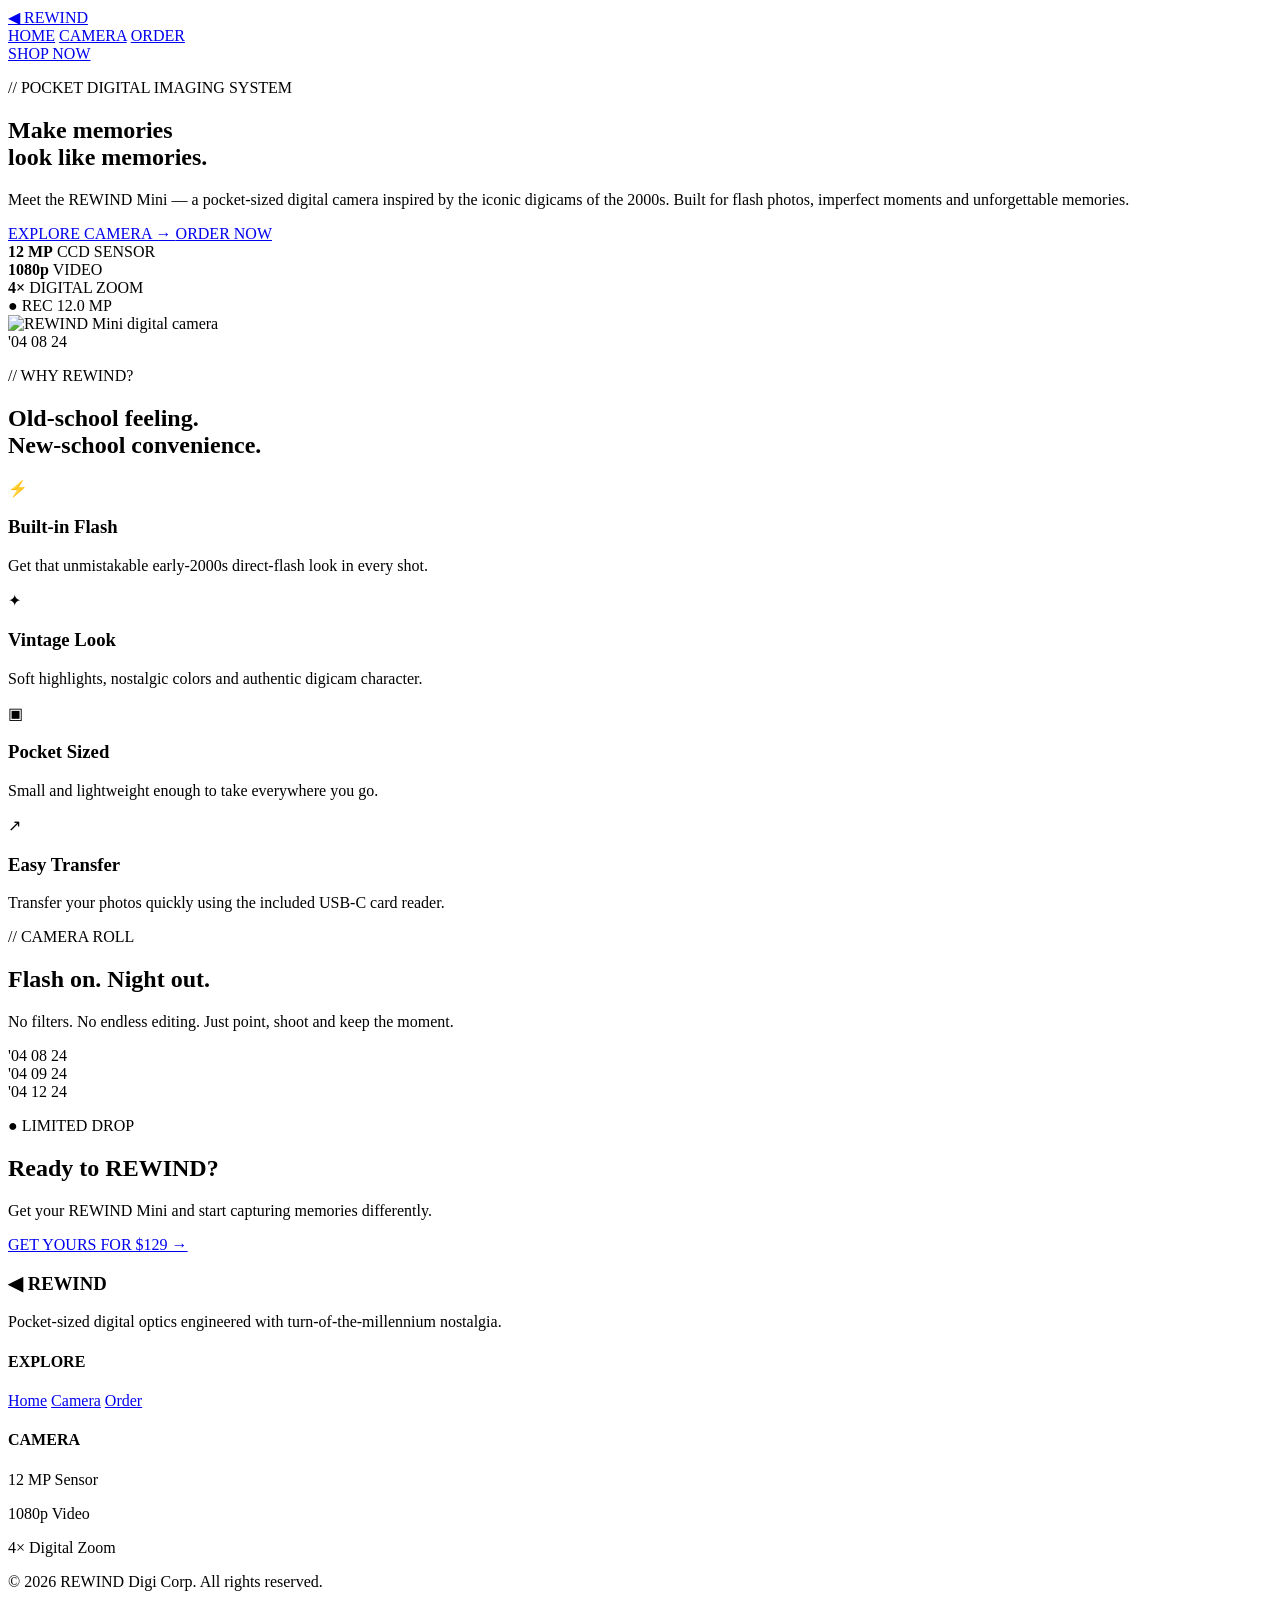
==== index.html @ e3e3ff2d "Update index.html" ====
<!DOCTYPE html>
<html lang="en">
<head>
    <meta charset="UTF-8">
    <meta name="viewport" content="width=device-width, initial-scale=1.0">

    <title>REWIND | Retro Digicam</title>

    <link rel="stylesheet" href="style.css">
</head>

<body>

    <!-- NAVIGATION BAR -->
    <header>
        <nav class="navbar">

            <a href="index.html" class="logo">
                <span class="logo-mark">◀</span>
                REWIND
            </a>

            <div class="nav-links">
                <a href="index.html" class="active">HOME</a>
                <a href="product.html">CAMERA</a>
                <a href="order.html">ORDER</a>
            </div>

            <a href="order.html" class="shop-button">
                SHOP NOW
            </a>

        </nav>
    </header>


    <!-- HERO SECTION -->
    <main>

        <section class="hero">

            <div class="hero-text">

                <p class="small-label">// POCKET DIGITAL IMAGING SYSTEM</p>

                <h1>
                    Make memories<br>
                    look like <span>memories.</span>
                </h1>

                <p class="hero-description">
                    Meet the REWIND Mini — a pocket-sized digital camera
                    inspired by the iconic digicams of the 2000s.
                    Built for flash photos, imperfect moments and
                    unforgettable memories.
                </p>

                <div class="hero-buttons">

                    <a href="product.html" class="primary-button">
                        EXPLORE CAMERA →
                    </a>

                    <a href="order.html" class="secondary-button">
                        ORDER NOW
                    </a>

                </div>

                <div class="hero-specs">

                    <div>
                        <strong>12 MP</strong>
                        <span>CCD SENSOR</span>
                    </div>

                    <div>
                        <strong>1080p</strong>
                        <span>VIDEO</span>
                    </div>

                    <div>
                        <strong>4×</strong>
                        <span>DIGITAL ZOOM</span>
                    </div>

                </div>

            </div>


            <!-- CAMERA VISUAL -->
            <div class="hero-image">

                <div class="camera-card">

                    <div class="camera-top">

                        <span class="rec">
                            ● REC
                        </span>

                        <span>12.0 MP</span>

                    </div>

                    <img
                        src="https://lh3.googleusercontent.com/aida-public/[base64]"
                        alt="REWIND Mini digital camera"
                    >

                    <div class="date-stamp">
                        '04 08 24
                    </div>

                </div>

            </div>

        </section>


        <!-- FEATURES SECTION -->

        <section class="features">

            <div class="section-heading">

                <p class="small-label">// WHY REWIND?</p>

                <h2>
                    Old-school feeling.<br>
                    New-school convenience.
                </h2>

            </div>


            <div class="feature-grid">

                <div class="feature-card">

                    <div class="feature-icon">⚡</div>

                    <h3>Built-in Flash</h3>

                    <p>
                        Get that unmistakable early-2000s direct-flash
                        look in every shot.
                    </p>

                </div>


                <div class="feature-card">

                    <div class="feature-icon">✦</div>

                    <h3>Vintage Look</h3>

                    <p>
                        Soft highlights, nostalgic colors and authentic
                        digicam character.
                    </p>

                </div>


                <div class="feature-card">

                    <div class="feature-icon">▣</div>

                    <h3>Pocket Sized</h3>

                    <p>
                        Small and lightweight enough to take everywhere
                        you go.
                    </p>

                </div>


                <div class="feature-card">

                    <div class="feature-icon">↗</div>

                    <h3>Easy Transfer</h3>

                    <p>
                        Transfer your photos quickly using the included
                        USB-C card reader.
                    </p>

                </div>

            </div>

        </section>


        <!-- PHOTO SECTION -->

        <section class="photo-section">

            <div class="section-heading">

                <p class="small-label">// CAMERA ROLL</p>

                <h2>Flash on. Night out.</h2>

                <p>
                    No filters. No endless editing. Just point,
                    shoot and keep the moment.
                </p>

            </div>


            <div class="photo-grid">

                <div class="sample-photo photo-one">
                    <span>'04 08 24</span>
                </div>

                <div class="sample-photo photo-two">
                    <span>'04 09 24</span>
                </div>

                <div class="sample-photo photo-three">
                    <span>'04 12 24</span>
                </div>

            </div>

        </section>


        <!-- CTA -->

        <section class="cta">

            <div>
                <p class="small-label">● LIMITED DROP</p>

                <h2>Ready to REWIND?</h2>

                <p>
                    Get your REWIND Mini and start capturing
                    memories differently.
                </p>
            </div>

            <a href="order.html" class="primary-button">
                GET YOURS FOR $129 →
            </a>

        </section>

    </main>


    <!-- FOOTER -->

    <footer>

        <div class="footer-content">

            <div>
                <h3>◀ REWIND</h3>

                <p>
                    Pocket-sized digital optics engineered
                    with turn-of-the-millennium nostalgia.
                </p>
            </div>

            <div>
                <h4>EXPLORE</h4>

                <a href="index.html">Home</a>
                <a href="product.html">Camera</a>
                <a href="order.html">Order</a>
            </div>

            <div>
                <h4>CAMERA</h4>

                <p>12 MP Sensor</p>
                <p>1080p Video</p>
                <p>4× Digital Zoom</p>
            </div>

        </div>

        <div class="copyright">
            © 2026 REWIND Digi Corp. All rights reserved.
        </div>

    </footer>


    <script src="script.js"></script>

</body>
</html>
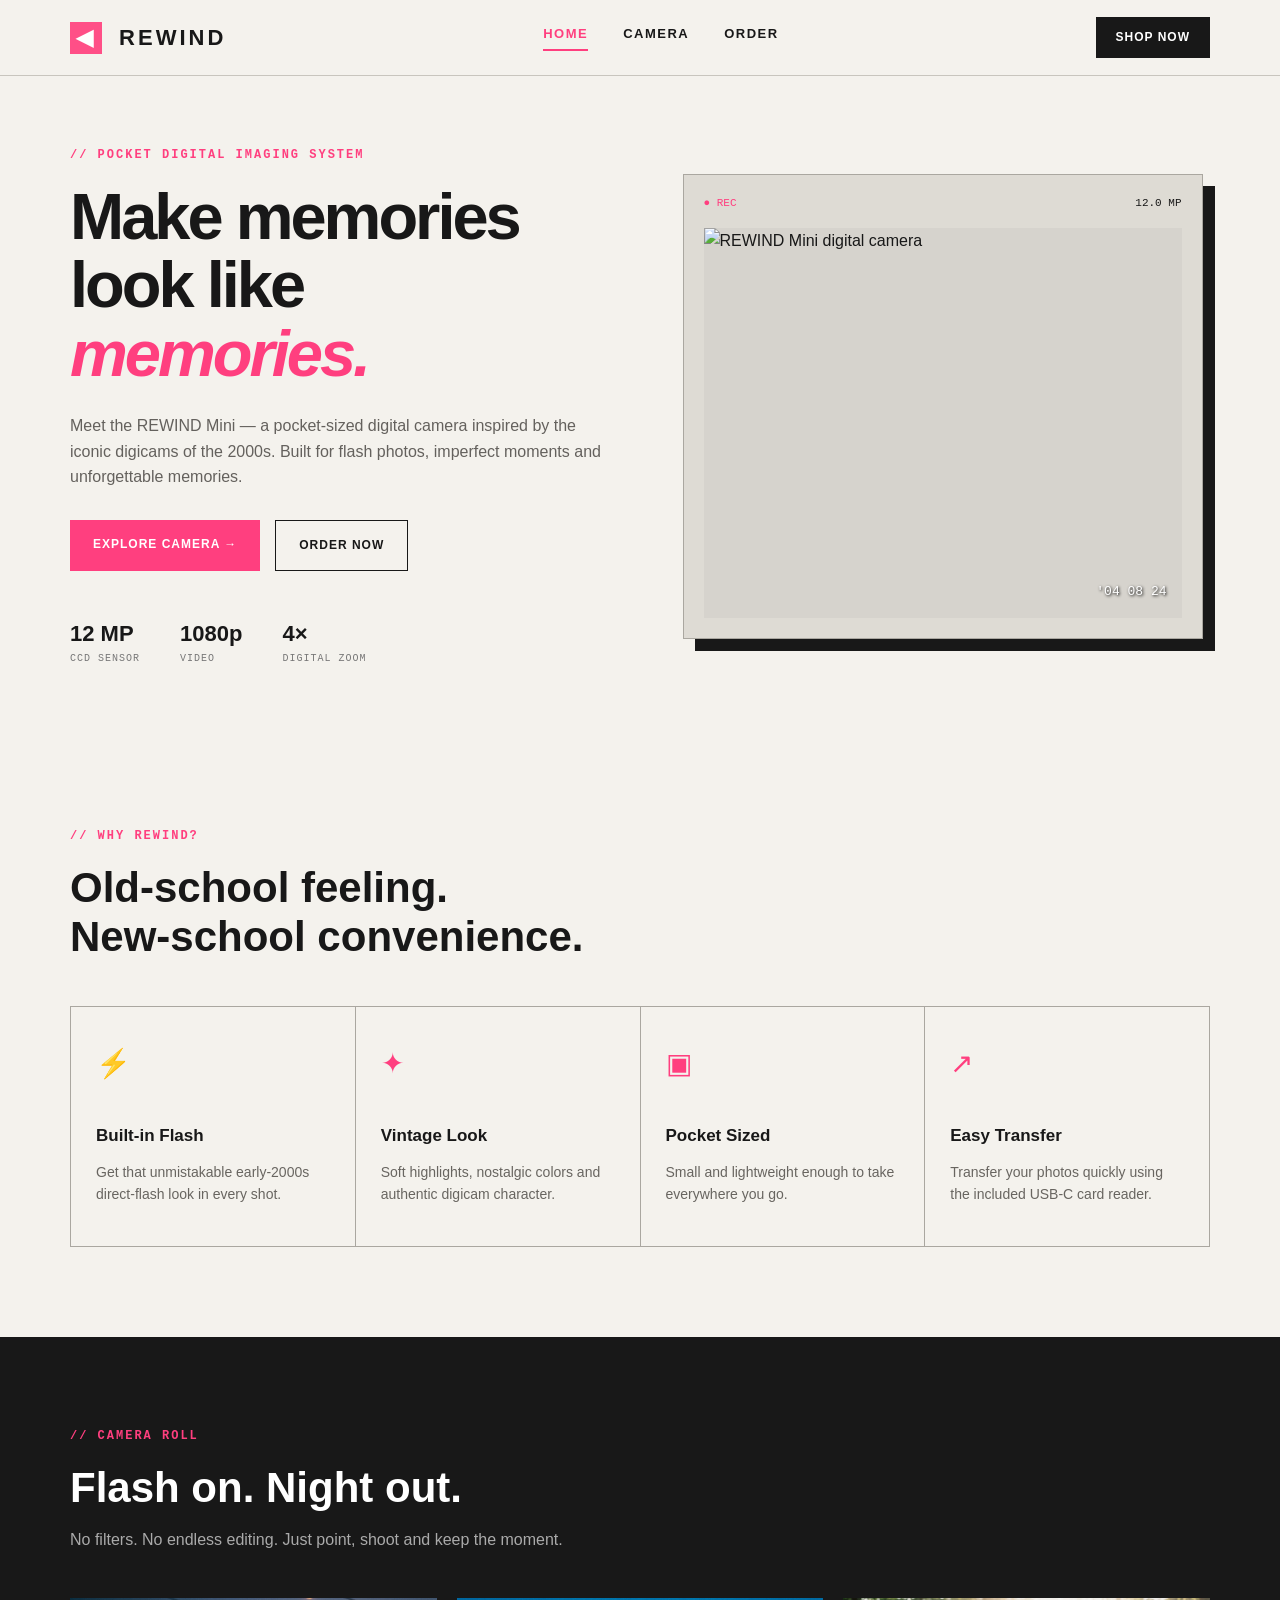
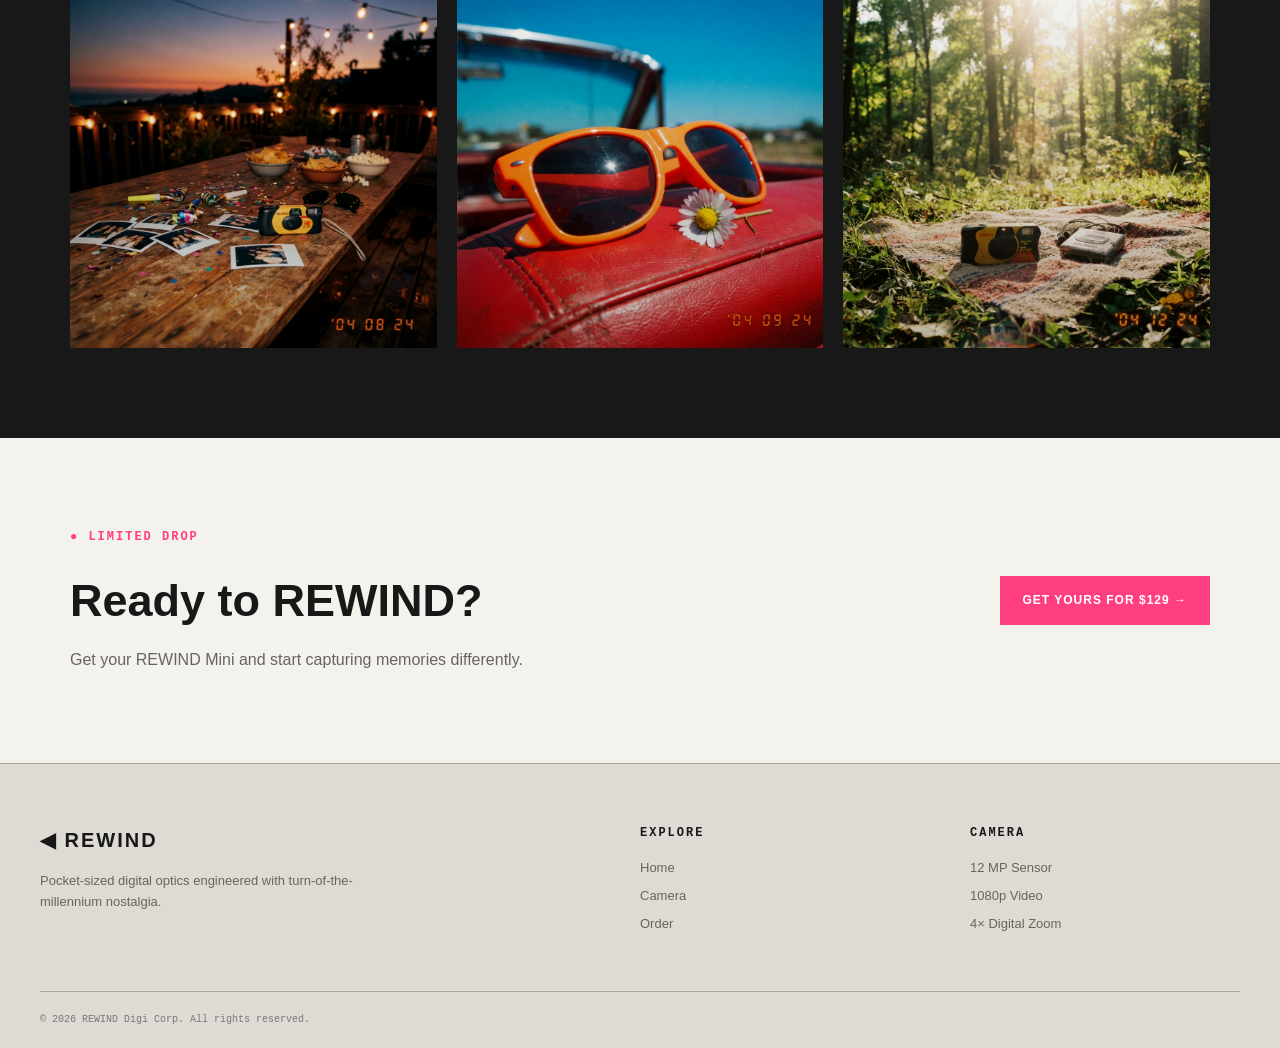
==== commit 158574e9: "added .png(s)" ====
--- a/index.html
+++ b/index.html
@@ -219,15 +219,12 @@
             <div class="photo-grid">
 
                 <div class="sample-photo photo-one">
-                    <span>'04 08 24</span>
                 </div>
 
                 <div class="sample-photo photo-two">
-                    <span>'04 09 24</span>
-                </div>
-
-                <div class="sample-photo photo-three">
-                    <span>'04 12 24</span>
+                </div>
+
+                <div class="sample-photo photo-three"></div>
                 </div>
 
             </div>
--- a/style.css
+++ b/style.css
@@ -0,0 +1,1471 @@
+/* =========================
+   BASIC RESET
+========================= */
+
+* {
+    margin: 0;
+    padding: 0;
+    box-sizing: border-box;
+}
+
+html {
+    scroll-behavior: smooth;
+}
+
+body {
+    font-family: Arial, Helvetica, sans-serif;
+    background-color: #f4f2ed;
+    color: #181818;
+    line-height: 1.6;
+}
+
+a {
+    text-decoration: none;
+    color: inherit;
+}
+
+
+/* =========================
+   NAVBAR
+========================= */
+
+header {
+    background-color: #f4f2ed;
+    border-bottom: 1px solid #c8c5be;
+    position: sticky;
+    top: 0;
+    z-index: 1000;
+}
+
+.navbar {
+    max-width: 1200px;
+    margin: auto;
+    height: 75px;
+
+    display: flex;
+    align-items: center;
+    justify-content: space-between;
+
+    padding: 0 30px;
+}
+
+.logo {
+    font-size: 22px;
+    font-weight: 900;
+    letter-spacing: 3px;
+}
+
+.logo-mark {
+    background: #ff4f87;
+    color: white;
+
+    display: inline-flex;
+    align-items: center;
+    justify-content: center;
+
+    width: 32px;
+    height: 32px;
+
+    margin-right: 8px;
+}
+
+.nav-links {
+    display: flex;
+    gap: 35px;
+}
+
+.nav-links a {
+    font-size: 13px;
+    font-weight: bold;
+    letter-spacing: 1.5px;
+
+    padding-bottom: 5px;
+}
+
+.nav-links a:hover,
+.nav-links .active {
+    color: #ff3f7f;
+    border-bottom: 2px solid #ff3f7f;
+}
+
+.shop-button {
+    background: #181818;
+    color: white;
+
+    padding: 11px 20px;
+
+    font-size: 12px;
+    font-weight: bold;
+    letter-spacing: 1px;
+
+    transition: 0.2s;
+}
+
+.shop-button:hover {
+    background: #ff3f7f;
+}
+
+
+/* =========================
+   HERO
+========================= */
+
+.hero {
+    max-width: 1200px;
+    min-height: 650px;
+
+    margin: auto;
+    padding: 70px 30px;
+
+    display: grid;
+    grid-template-columns: 1fr 1fr;
+    gap: 70px;
+
+    align-items: center;
+}
+
+.small-label {
+    font-family: "Courier New", monospace;
+
+    font-size: 12px;
+    font-weight: bold;
+
+    letter-spacing: 2px;
+
+    color: #ff3f7f;
+
+    margin-bottom: 18px;
+}
+
+.hero h1 {
+    font-size: 65px;
+    line-height: 1.05;
+
+    letter-spacing: -3px;
+
+    margin-bottom: 25px;
+}
+
+.hero h1 span {
+    color: #ff3f7f;
+    font-style: italic;
+}
+
+.hero-description {
+    max-width: 540px;
+
+    color: #64615d;
+
+    font-size: 16px;
+
+    margin-bottom: 30px;
+}
+
+
+/* =========================
+   BUTTONS
+========================= */
+
+.hero-buttons {
+    display: flex;
+    gap: 15px;
+
+    margin-bottom: 45px;
+}
+
+.primary-button,
+.secondary-button {
+    display: inline-block;
+
+    padding: 15px 23px;
+
+    font-size: 12px;
+    font-weight: bold;
+
+    letter-spacing: 1px;
+
+    transition: 0.2s;
+}
+
+.primary-button {
+    background-color: #ff3f7f;
+    color: white;
+}
+
+.primary-button:hover {
+    background-color: #181818;
+}
+
+.secondary-button {
+    border: 1px solid #181818;
+}
+
+.secondary-button:hover {
+    background: #181818;
+    color: white;
+}
+
+
+/* =========================
+   HERO SPECS
+========================= */
+
+.hero-specs {
+    display: flex;
+    gap: 40px;
+}
+
+.hero-specs div {
+    display: flex;
+    flex-direction: column;
+}
+
+.hero-specs strong {
+    font-size: 22px;
+}
+
+.hero-specs span {
+    font-family: "Courier New", monospace;
+
+    font-size: 10px;
+
+    color: #777;
+
+    letter-spacing: 1px;
+}
+
+
+/* =========================
+   CAMERA CARD
+========================= */
+
+.hero-image {
+    display: flex;
+    justify-content: center;
+}
+
+.camera-card {
+    width: 100%;
+    max-width: 520px;
+
+    background: #dedbd4;
+
+    border: 1px solid #aaa7a0;
+
+    padding: 20px;
+
+    position: relative;
+
+    box-shadow: 12px 12px 0 #181818;
+}
+
+.camera-card img {
+    width: 100%;
+    height: 390px;
+
+    display: block;
+
+    object-fit: cover;
+
+    background-color: #d6d3cd;
+}
+
+.camera-top {
+    display: flex;
+    justify-content: space-between;
+
+    font-family: "Courier New", monospace;
+
+    font-size: 11px;
+
+    margin-bottom: 15px;
+}
+
+.rec {
+    color: #ff3f7f;
+}
+
+.date-stamp {
+    position: absolute;
+
+    bottom: 35px;
+    right: 35px;
+
+    color: white;
+
+    font-family: "Courier New", monospace;
+
+    font-size: 13px;
+
+    text-shadow: 1px 1px 3px black;
+}
+
+
+/* =========================
+   SECTION HEADINGS
+========================= */
+
+.section-heading {
+    max-width: 650px;
+    margin-bottom: 45px;
+}
+
+.section-heading h2 {
+    font-size: 42px;
+
+    line-height: 1.15;
+
+    margin-bottom: 15px;
+}
+
+.section-heading > p:last-child {
+    color: #686560;
+}
+
+
+/* =========================
+   FEATURES
+========================= */
+
+.features {
+    padding: 90px 30px;
+
+    max-width: 1200px;
+    margin: auto;
+}
+
+.feature-grid {
+    display: grid;
+
+    grid-template-columns: repeat(4, 1fr);
+
+    border-top: 1px solid #aaa7a0;
+    border-left: 1px solid #aaa7a0;
+}
+
+.feature-card {
+    padding: 35px 25px;
+
+    border-right: 1px solid #aaa7a0;
+    border-bottom: 1px solid #aaa7a0;
+
+    min-height: 240px;
+
+    transition: 0.2s;
+}
+
+.feature-card:hover {
+    background-color: #ffffff;
+    transform: translateY(-5px);
+}
+
+.feature-icon {
+    font-size: 28px;
+
+    margin-bottom: 35px;
+
+    color: #ff3f7f;
+}
+
+.feature-card h3 {
+    margin-bottom: 12px;
+
+    font-size: 17px;
+}
+
+.feature-card p {
+    color: #686560;
+
+    font-size: 14px;
+}
+
+
+/* =========================
+   PHOTO SECTION
+========================= */
+
+.photo-section {
+    background-color: #181818;
+    color: white;
+
+    padding: 90px max(30px, calc((100% - 1140px) / 2));
+}
+
+.photo-section .section-heading > p:last-child {
+    color: #aaa;
+}
+
+.photo-grid {
+    display: grid;
+
+    grid-template-columns: repeat(3, 1fr);
+
+    gap: 20px;
+}
+
+.sample-photo {
+    height: 350px;
+
+    position: relative;
+
+    background-size: cover;
+    background-position: center;
+
+    filter: contrast(1.05);
+}
+
+.sample-photo span {
+    position: absolute;
+
+    bottom: 15px;
+    right: 15px;
+
+    font-family: "Courier New", monospace;
+
+    font-size: 12px;
+
+    color: white;
+
+    text-shadow: 1px 1px 4px black;
+}
+
+
+/* Temporary sample images */
+
+.photo-one {
+    background-image:
+        linear-gradient(
+            rgba(0,0,0,0.05),
+            rgba(0,0,0,0.25)
+        ),
+        url("screen (1).png");
+}
+
+.photo-two {
+    background-image:
+        linear-gradient(
+            rgba(0,0,0,0.05),
+            rgba(0,0,0,0.25)
+        ),
+        url("screen (2).png");
+}
+
+.photo-three {
+    background-image:
+        linear-gradient(
+            rgba(0,0,0,0.05),
+            rgba(0,0,0,0.25)
+        ),
+        url("screen (3).png");
+}
+
+
+/* =========================
+   CALL TO ACTION
+========================= */
+
+.cta {
+    max-width: 1200px;
+
+    margin: auto;
+
+    padding: 90px 30px;
+
+    display: flex;
+    justify-content: space-between;
+    align-items: center;
+
+    gap: 40px;
+}
+
+.cta h2 {
+    font-size: 45px;
+
+    margin-bottom: 10px;
+}
+
+.cta > div > p:last-child {
+    color: #686560;
+}
+
+
+/* =========================
+   FOOTER
+========================= */
+
+footer {
+    background: #dedbd4;
+
+    border-top: 1px solid #aaa7a0;
+
+    padding: 60px 30px 20px;
+}
+
+.footer-content {
+    max-width: 1200px;
+
+    margin: auto;
+
+    display: grid;
+
+    grid-template-columns: 2fr 1fr 1fr;
+
+    gap: 60px;
+
+    padding-bottom: 50px;
+}
+
+.footer-content h3 {
+    font-size: 20px;
+
+    letter-spacing: 2px;
+
+    margin-bottom: 15px;
+}
+
+.footer-content h4 {
+    font-family: "Courier New", monospace;
+
+    font-size: 12px;
+
+    letter-spacing: 2px;
+
+    margin-bottom: 15px;
+}
+
+.footer-content p {
+    max-width: 350px;
+
+    color: #686560;
+
+    font-size: 13px;
+
+    margin-bottom: 7px;
+}
+
+.footer-content a {
+    display: block;
+
+    font-size: 13px;
+
+    color: #686560;
+
+    margin-bottom: 7px;
+}
+
+.footer-content a:hover {
+    color: #ff3f7f;
+}
+
+.copyright {
+    max-width: 1200px;
+
+    margin: auto;
+
+    padding-top: 20px;
+
+    border-top: 1px solid #aaa7a0;
+
+    font-family: "Courier New", monospace;
+
+    font-size: 10px;
+
+    color: #777;
+}
+
+
+/* =========================
+   RESPONSIVE DESIGN
+========================= */
+
+@media (max-width: 800px) {
+
+    .nav-links {
+        display: none;
+    }
+
+    .hero {
+        grid-template-columns: 1fr;
+
+        padding-top: 45px;
+    }
+
+    .hero h1 {
+        font-size: 46px;
+    }
+
+    .feature-grid {
+        grid-template-columns: 1fr 1fr;
+    }
+
+    .photo-grid {
+        grid-template-columns: 1fr;
+    }
+
+    .cta {
+        flex-direction: column;
+
+        align-items: flex-start;
+    }
+
+    .footer-content {
+        grid-template-columns: 1fr;
+    }
+}
+
+
+@media (max-width: 500px) {
+
+    .navbar {
+        padding: 0 15px;
+    }
+
+    .shop-button {
+        padding: 9px 12px;
+    }
+
+    .hero {
+        padding-left: 20px;
+        padding-right: 20px;
+    }
+
+    .hero h1 {
+        font-size: 39px;
+    }
+
+    .hero-buttons {
+        flex-direction: column;
+    }
+
+    .hero-specs {
+        gap: 20px;
+    }
+
+    .camera-card img {
+        height: 280px;
+    }
+
+    .feature-grid {
+        grid-template-columns: 1fr;
+    }
+
+    .section-heading h2,
+    .cta h2 {
+        font-size: 34px;
+    }
+}
+/* =========================
+   PRODUCT PAGE
+========================= */
+
+.product-section {
+    max-width: 1200px;
+    margin: auto;
+    padding: 80px 30px;
+
+    display: grid;
+    grid-template-columns: 1.1fr 0.9fr;
+    gap: 80px;
+
+    align-items: center;
+}
+
+
+/* PRODUCT IMAGE */
+
+.product-image-box {
+    background-color: #dedbd4;
+    border: 1px solid #aaa7a0;
+
+    padding: 20px;
+
+    position: relative;
+
+    box-shadow: 10px 10px 0 #181818;
+}
+
+.product-image-box img {
+    width: 100%;
+    height: 470px;
+
+    object-fit: cover;
+    display: block;
+}
+
+.product-image-top {
+    display: flex;
+    justify-content: space-between;
+
+    margin-bottom: 15px;
+
+    font-family: "Courier New", monospace;
+    font-size: 11px;
+}
+
+.image-counter {
+    position: absolute;
+
+    bottom: 35px;
+    right: 35px;
+
+    background: #181818;
+    color: white;
+
+    padding: 5px 9px;
+
+    font-family: "Courier New", monospace;
+    font-size: 10px;
+}
+
+
+/* PRODUCT INFO */
+
+.product-info h1 {
+    font-size: 58px;
+
+    line-height: 1;
+
+    margin-bottom: 15px;
+}
+
+.product-price {
+    font-family: "Courier New", monospace;
+
+    font-size: 25px;
+    font-weight: bold;
+
+    margin-bottom: 25px;
+}
+
+.product-description {
+    color: #686560;
+
+    max-width: 480px;
+
+    margin-bottom: 35px;
+}
+
+
+/* COLOR OPTIONS */
+
+.product-option {
+    border-top: 1px solid #aaa7a0;
+    border-bottom: 1px solid #aaa7a0;
+
+    padding: 22px 0;
+
+    margin-bottom: 30px;
+}
+
+.product-option > p {
+    font-family: "Courier New", monospace;
+
+    font-size: 12px;
+
+    margin-bottom: 15px;
+}
+
+.color-options {
+    display: flex;
+    gap: 12px;
+}
+
+.color-button {
+    width: 34px;
+    height: 34px;
+
+    border-radius: 50%;
+
+    border: 2px solid transparent;
+
+    cursor: pointer;
+
+    outline: 2px solid transparent;
+    outline-offset: 3px;
+}
+
+.color-button.silver {
+    background: #bcbcbc;
+}
+
+.color-button.pink {
+    background: #ff82a9;
+}
+
+.color-button.black {
+    background: #202020;
+}
+
+.color-button.selected {
+    outline-color: #181818;
+}
+
+
+/* QUICK FEATURES */
+
+.quick-features {
+    display: grid;
+    grid-template-columns: repeat(3, 1fr);
+
+    margin-bottom: 30px;
+
+    border: 1px solid #aaa7a0;
+}
+
+.quick-features div {
+    padding: 18px;
+
+    text-align: center;
+
+    border-right: 1px solid #aaa7a0;
+}
+
+.quick-features div:last-child {
+    border-right: none;
+}
+
+.quick-features span {
+    font-size: 21px;
+    font-weight: bold;
+}
+
+.quick-features p {
+    font-family: "Courier New", monospace;
+
+    font-size: 9px;
+
+    color: #777;
+
+    margin-top: 4px;
+}
+
+
+/* ORDER BUTTON */
+
+.product-order-button {
+    display: block;
+
+    background: #ff3f7f;
+    color: white;
+
+    text-align: center;
+
+    padding: 17px;
+
+    font-size: 13px;
+    font-weight: bold;
+
+    letter-spacing: 1px;
+
+    transition: 0.2s;
+}
+
+.product-order-button:hover {
+    background: #181818;
+}
+
+.shipping-text {
+    font-family: "Courier New", monospace;
+
+    font-size: 9px;
+
+    text-align: center;
+
+    color: #777;
+
+    margin-top: 13px;
+}
+
+
+/* =========================
+   SPECIFICATIONS
+========================= */
+
+.specifications {
+    background: #181818;
+    color: white;
+
+    padding: 90px max(30px, calc((100% - 1140px) / 2));
+}
+
+.specifications .section-heading > p:last-child {
+    color: #aaa;
+}
+
+.spec-grid {
+    border-top: 1px solid #555;
+}
+
+.spec-row {
+    display: flex;
+    justify-content: space-between;
+
+    padding: 20px 5px;
+
+    border-bottom: 1px solid #555;
+}
+
+.spec-row span {
+    font-family: "Courier New", monospace;
+
+    color: #999;
+
+    font-size: 11px;
+
+    letter-spacing: 1px;
+}
+
+.spec-row strong {
+    font-size: 14px;
+}
+
+
+/* =========================
+   IN THE BOX
+========================= */
+
+.box-section {
+    max-width: 1200px;
+
+    margin: auto;
+
+    padding: 90px 30px;
+}
+
+.box-grid {
+    display: grid;
+
+    grid-template-columns: repeat(4, 1fr);
+
+    border-top: 1px solid #aaa7a0;
+    border-left: 1px solid #aaa7a0;
+}
+
+.box-item {
+    min-height: 200px;
+
+    padding: 25px;
+
+    border-right: 1px solid #aaa7a0;
+    border-bottom: 1px solid #aaa7a0;
+}
+
+.box-item > span {
+    font-family: "Courier New", monospace;
+
+    color: #ff3f7f;
+
+    font-size: 11px;
+}
+
+.box-item h3 {
+    margin-top: 50px;
+    margin-bottom: 7px;
+}
+
+.box-item p {
+    color: #686560;
+
+    font-size: 13px;
+}
+
+
+/* PRODUCT PAGE RESPONSIVE */
+
+@media (max-width: 800px) {
+
+    .product-section {
+        grid-template-columns: 1fr;
+    }
+
+    .product-info h1 {
+        font-size: 45px;
+    }
+
+    .box-grid {
+        grid-template-columns: 1fr 1fr;
+    }
+
+}
+
+
+@media (max-width: 500px) {
+
+    .product-image-box img {
+        height: 300px;
+    }
+
+    .box-grid {
+        grid-template-columns: 1fr;
+    }
+
+    .spec-row {
+        flex-direction: column;
+        gap: 5px;
+    }
+
+}
+/* =========================
+   ORDER PAGE
+========================= */
+
+.order-header {
+    max-width: 1200px;
+    margin: auto;
+
+    padding: 75px 30px 45px;
+}
+
+.order-header h1 {
+    font-size: 55px;
+    line-height: 1;
+
+    margin-bottom: 18px;
+}
+
+.order-header > p:last-child {
+    color: #686560;
+
+    max-width: 550px;
+}
+
+
+/* ORDER LAYOUT */
+
+.order-section {
+    max-width: 1200px;
+    margin: auto;
+
+    padding: 30px 30px 100px;
+
+    display: grid;
+    grid-template-columns: 1.4fr 0.6fr;
+
+    gap: 70px;
+
+    align-items: start;
+}
+
+
+/* FORM */
+
+.order-form {
+    border-top: 1px solid #aaa7a0;
+}
+
+.order-form h2 {
+    font-size: 20px;
+
+    padding: 28px 0 20px;
+
+    border-bottom: 1px solid #aaa7a0;
+}
+
+.form-heading {
+    margin-top: 35px;
+}
+
+.form-group {
+    margin-top: 20px;
+}
+
+.form-group label {
+    display: block;
+
+    font-family: "Courier New", monospace;
+
+    font-size: 10px;
+    font-weight: bold;
+
+    letter-spacing: 1.5px;
+
+    margin-bottom: 8px;
+}
+
+.form-group input,
+.form-group select,
+.form-group textarea {
+    width: 100%;
+
+    border: 1px solid #aaa7a0;
+
+    background: #ffffff;
+
+    padding: 14px;
+
+    font-family: Arial, Helvetica, sans-serif;
+
+    font-size: 14px;
+
+    outline: none;
+}
+
+.form-group input:focus,
+.form-group select:focus,
+.form-group textarea:focus {
+    border-color: #ff3f7f;
+}
+
+.form-group textarea {
+    resize: vertical;
+}
+
+
+/* QUANTITY */
+
+.quantity-control {
+    display: flex;
+
+    width: 150px;
+
+    border: 1px solid #aaa7a0;
+}
+
+.quantity-control button {
+    width: 42px;
+
+    border: none;
+
+    background: #dedbd4;
+
+    font-size: 20px;
+
+    cursor: pointer;
+}
+
+.quantity-control button:hover {
+    background: #ff3f7f;
+    color: white;
+}
+
+.quantity-control input {
+    width: 65px;
+
+    border: none;
+
+    border-left: 1px solid #aaa7a0;
+    border-right: 1px solid #aaa7a0;
+
+    text-align: center;
+
+    padding: 10px;
+}
+
+
+/* ACCESSORIES */
+
+.accessory-list {
+    margin-top: 20px;
+
+    border-top: 1px solid #aaa7a0;
+}
+
+.accessory {
+    display: flex;
+
+    align-items: center;
+
+    gap: 15px;
+
+    padding: 17px 5px;
+
+    border-bottom: 1px solid #aaa7a0;
+
+    cursor: pointer;
+}
+
+.accessory input {
+    width: 17px;
+    height: 17px;
+
+    accent-color: #ff3f7f;
+}
+
+.accessory span {
+    flex: 1;
+
+    display: flex;
+    flex-direction: column;
+}
+
+.accessory strong {
+    font-size: 14px;
+}
+
+.accessory small {
+    color: #777;
+
+    font-size: 11px;
+
+    margin-top: 3px;
+}
+
+.accessory b {
+    font-family: "Courier New", monospace;
+
+    font-size: 12px;
+}
+
+
+/* TWO COLUMN FORM */
+
+.form-row {
+    display: grid;
+
+    grid-template-columns: 1fr 1fr;
+
+    gap: 20px;
+}
+
+
+/* PAYMENT */
+
+.payment-options {
+    margin-top: 20px;
+}
+
+.payment-option {
+    display: flex;
+
+    align-items: center;
+
+    gap: 13px;
+
+    padding: 18px;
+
+    border: 1px solid #aaa7a0;
+
+    margin-bottom: 10px;
+
+    cursor: pointer;
+}
+
+.payment-option:hover {
+    border-color: #ff3f7f;
+}
+
+.payment-option input {
+    accent-color: #ff3f7f;
+}
+
+.payment-option span {
+    display: flex;
+    flex-direction: column;
+}
+
+.payment-option strong {
+    font-size: 14px;
+}
+
+.payment-option small {
+    color: #777;
+
+    font-size: 11px;
+}
+
+
+/* PLACE ORDER */
+
+.place-order-button {
+    width: 100%;
+
+    margin-top: 30px;
+
+    padding: 18px;
+
+    border: none;
+
+    background: #ff3f7f;
+    color: white;
+
+    font-size: 13px;
+    font-weight: bold;
+
+    letter-spacing: 1px;
+
+    cursor: pointer;
+
+    transition: 0.2s;
+}
+
+.place-order-button:hover {
+    background: #181818;
+}
+
+.order-message {
+    text-align: center;
+
+    margin-top: 15px;
+
+    font-size: 13px;
+
+    font-weight: bold;
+}
+
+
+/* =========================
+   ORDER SUMMARY
+========================= */
+
+.order-summary {
+    background: #dedbd4;
+
+    border: 1px solid #aaa7a0;
+
+    padding: 30px;
+
+    position: sticky;
+    top: 100px;
+}
+
+.summary-product {
+    display: flex;
+
+    align-items: center;
+
+    gap: 15px;
+
+    padding: 20px 0;
+
+    border-bottom: 1px solid #aaa7a0;
+}
+
+.summary-camera {
+    width: 75px;
+    height: 65px;
+
+    background: #bcbcbc;
+
+    display: flex;
+    flex-direction: column;
+
+    justify-content: center;
+    align-items: center;
+
+    font-family: "Courier New", monospace;
+
+    font-size: 9px;
+
+    box-shadow: 4px 4px 0 #181818;
+}
+
+.summary-camera strong {
+    font-size: 14px;
+}
+
+.summary-product h3 {
+    font-size: 15px;
+}
+
+.summary-product p {
+    color: #777;
+
+    font-family: "Courier New", monospace;
+
+    font-size: 10px;
+
+    margin-top: 3px;
+}
+
+
+.summary-line {
+    display: flex;
+
+    justify-content: space-between;
+
+    padding: 17px 0;
+
+    border-bottom: 1px solid #aaa7a0;
+
+    font-size: 13px;
+}
+
+.summary-line strong {
+    font-family: "Courier New", monospace;
+}
+
+
+.summary-accessories {
+    padding: 18px 0;
+
+    border-bottom: 1px solid #aaa7a0;
+}
+
+.summary-accessories > p {
+    font-family: "Courier New", monospace;
+
+    font-size: 9px;
+
+    color: #777;
+
+    margin-bottom: 10px;
+}
+
+#accessorySummary {
+    display: flex;
+    flex-direction: column;
+
+    gap: 5px;
+
+    font-size: 12px;
+}
+
+
+.summary-total {
+    display: flex;
+
+    justify-content: space-between;
+
+    align-items: center;
+
+    padding: 25px 0;
+}
+
+.summary-total span {
+    font-family: "Courier New", monospace;
+
+    font-size: 11px;
+}
+
+.summary-total strong {
+    font-size: 27px;
+}
+
+.secure-text {
+    font-family: "Courier New", monospace;
+
+    font-size: 9px;
+
+    color: #777;
+
+    text-align: center;
+}
+
+
+/* ORDER RESPONSIVE */
+
+@media (max-width: 800px) {
+
+    .order-section {
+        grid-template-columns: 1fr;
+    }
+
+    .order-summary {
+        position: static;
+    }
+
+}
+
+
+@media (max-width: 500px) {
+
+    .order-header h1 {
+        font-size: 40px;
+    }
+
+    .form-row {
+        grid-template-columns: 1fr;
+        gap: 0;
+    }
+
+}
